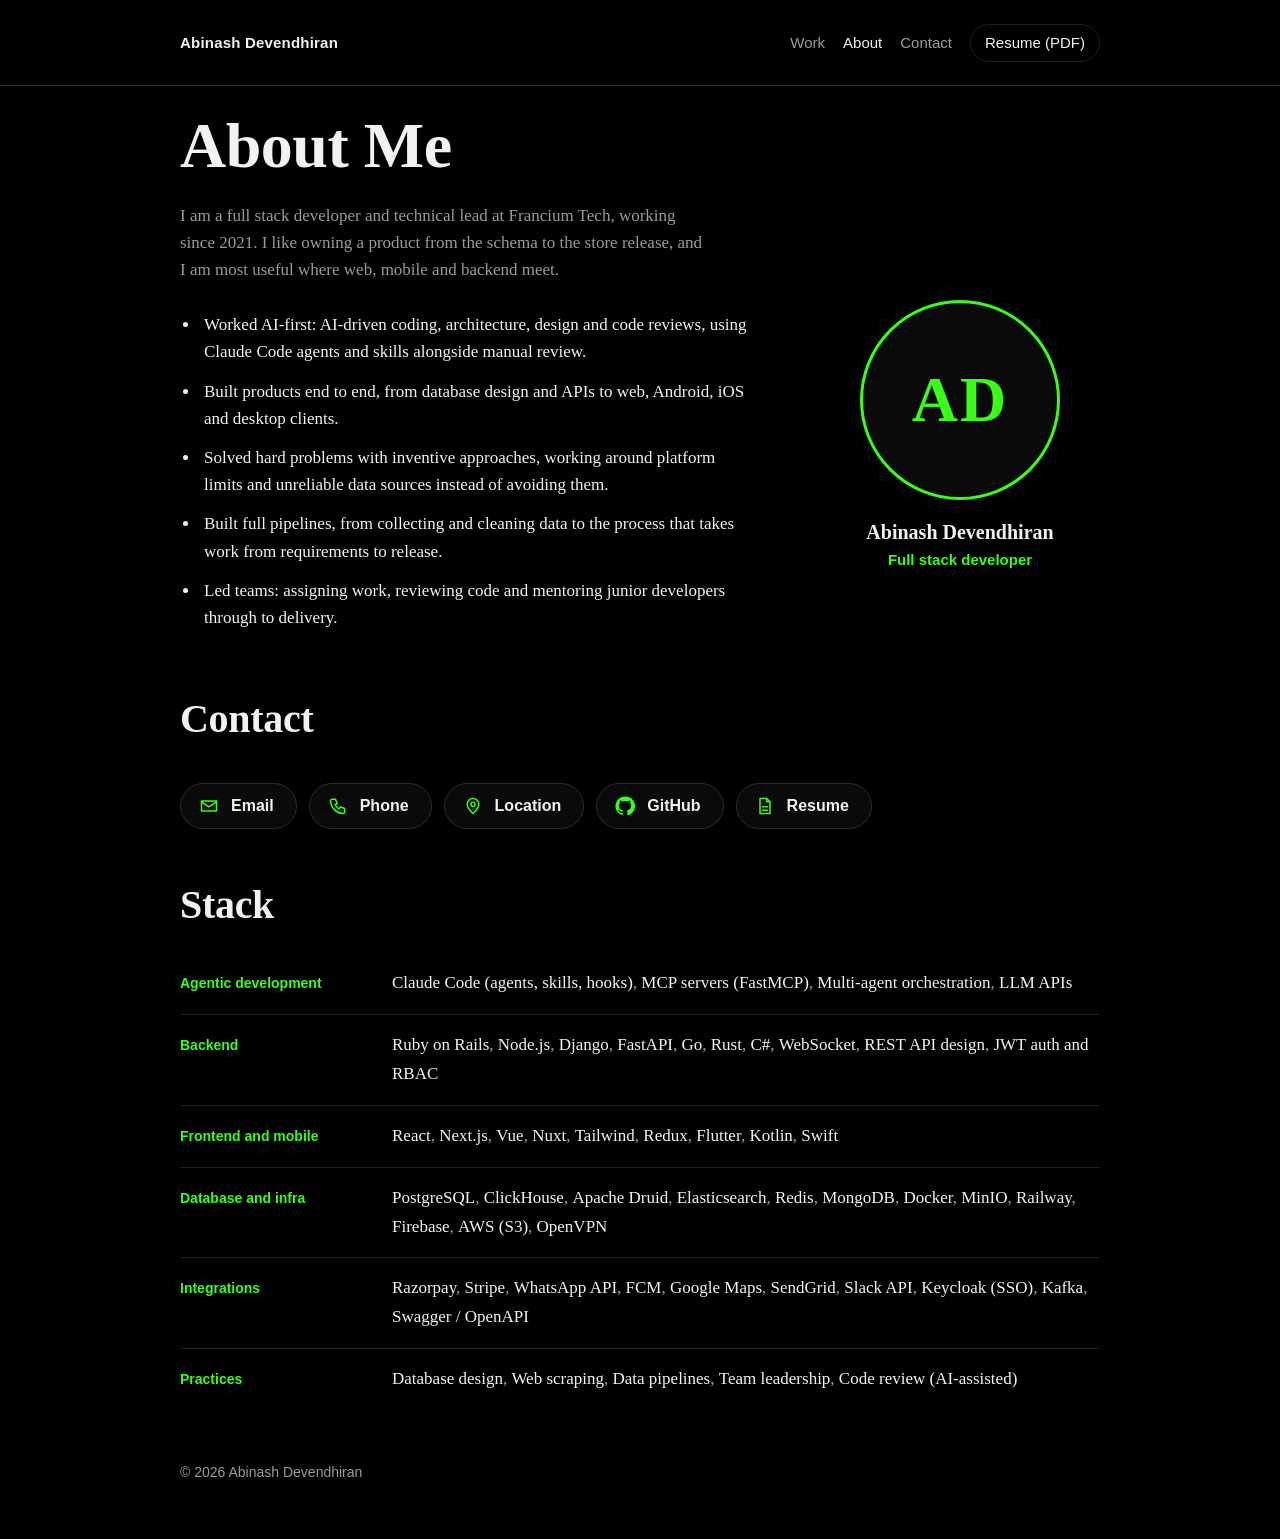
==== about.html @ 4e9d839b "Add About page, full timeline, contact badges Co-Authored-By: Claude Sonnet 5.5 <noreply@anthropic.c" ====
<!doctype html>
<html lang="en">
<head>
<meta charset="utf-8">
<meta name="viewport" content="width=device-width, initial-scale=1">
<title>About — Abinash Devendhiran</title>
<meta name="description" content="About Abinash Devendhiran, full stack developer and technical lead.">
<link rel="stylesheet" href="style.css">
</head>
<body>
<header class="top">
  <a class="brand" href="index.html">Abinash Devendhiran</a>
  <nav aria-label="Primary">
    <a href="works.html">Work</a>
    <a href="about.html" aria-current="page">About</a>
    <a href="#contact">Contact</a>
    <a class="pill" href="resume.pdf" target="_blank" rel="noopener">Resume (PDF)</a>
  </nav>
</header>

<main>
  <section class="about-intro">
    <div class="about-grid">
      <div class="about-copy">
        <h1>About Me</h1>
        <p class="lede">I am a full stack developer and technical lead at Francium Tech, working since 2021. I like owning a product from the schema to the store release, and I am most useful where web, mobile and backend meet.</p>
        <ul class="bullets about-bullets">
        <li>Worked AI-first: AI-driven coding, architecture, design and code reviews, using Claude Code agents and skills alongside manual review.</li>
        <li>Built products end to end, from database design and APIs to web, Android, iOS and desktop clients.</li>
        <li>Solved hard problems with inventive approaches, working around platform limits and unreliable data sources instead of avoiding them.</li>
        <li>Built full pipelines, from collecting and cleaning data to the process that takes work from requirements to release.</li>
        <li>Led teams: assigning work, reviewing code and mentoring junior developers through to delivery.</li>
        </ul>
      </div>
      <aside class="about-card">
        <div class="avatar" role="img" aria-label="Avatar with the initials AD">AD</div>
        <p class="about-name">Abinash Devendhiran</p>
        <p class="about-role">Full stack developer</p>
      </aside>
    </div>
  </section>

  <section id="contact">
    <h2 class="title">Contact</h2>
    <div class="badges">
      <a class="badge" href="mailto:abiabinash1323@gmail.com" title="abiabinash1323@gmail.com"><svg viewBox="0 0 24 24" width="20" height="20" fill="none" stroke="currentColor" stroke-width="1.8" stroke-linecap="round" stroke-linejoin="round" aria-hidden="true"><path d="M3 6h18v12H3z"/><path d="m3 7 9 6 9-6"/></svg><span>Email</span></a>
      <a class="badge" href="tel:+919080476982" title="+91 90804 76982"><svg viewBox="0 0 24 24" width="20" height="20" fill="none" stroke="currentColor" stroke-width="1.8" stroke-linecap="round" stroke-linejoin="round" aria-hidden="true"><path d="M5 4h4l2 5-2.5 1.5a11 11 0 0 0 5 5L15 13l5 2v4a2 2 0 0 1-2 2A16 16 0 0 1 3 6a2 2 0 0 1 2-2z"/></svg><span>Phone</span></a>
      <a class="badge" href="https://www.google.com/maps/search/?api=1&amp;query=Chennai%2C+India" target="_blank" rel="noopener" title="Chennai, India"><svg viewBox="0 0 24 24" width="20" height="20" fill="none" stroke="currentColor" stroke-width="1.8" stroke-linecap="round" stroke-linejoin="round" aria-hidden="true"><path d="M12 21s-7-6.2-7-11a7 7 0 0 1 14 0c0 4.8-7 11-7 11z"/><circle cx="12" cy="10" r="2.5"/></svg><span>Location</span></a>
      <a class="badge" href="https://github.com/Abinash0416" target="_blank" rel="noopener" title="github.com/Abinash0416"><svg viewBox="0 0 24 24" width="20" height="20" fill="currentColor" aria-hidden="true"><path d="M12 .5a11.5 11.5 0 0 0-3.64 22.41c.58.1.79-.25.79-.56v-2c-3.2.7-3.88-1.37-3.88-1.37-.52-1.33-1.28-1.69-1.28-1.69-1.05-.72.08-.7.08-.7 1.15.08 1.76 1.19 1.76 1.19 1.03 1.76 2.7 1.25 3.36.96.1-.75.4-1.25.73-1.54-2.56-.29-5.25-1.28-5.25-5.7 0-1.26.45-2.29 1.18-3.1-.12-.29-.51-1.46.11-3.05 0 0 .97-.31 3.17 1.18a11 11 0 0 1 5.77 0c2.2-1.49 3.17-1.18 3.17-1.18.62 1.59.23 2.76.11 3.05.74.81 1.18 1.84 1.18 3.1 0 4.43-2.7 5.4-5.27 5.69.41.36.78 1.06.78 2.14v3.17c0 .31.21.67.8.56A11.5 11.5 0 0 0 12 .5z"/></svg><span>GitHub</span></a>
      <a class="badge" href="resume.pdf" target="_blank" rel="noopener" title="Download PDF"><svg viewBox="0 0 24 24" width="20" height="20" fill="none" stroke="currentColor" stroke-width="1.8" stroke-linecap="round" stroke-linejoin="round" aria-hidden="true"><path d="M6 3h8l4 4v14H6z"/><path d="M14 3v4h4"/><path d="M9 13h6M9 17h6"/></svg><span>Resume</span></a>
    </div>
  </section>

  <section id="skills">
    <h2 class="title">Stack</h2>
    <ul class="skills">
      <li><b>Agentic development</b><ul class="tags"><li>Claude Code (agents, skills, hooks)</li><li>MCP servers (FastMCP)</li><li>Multi-agent orchestration</li><li>LLM APIs</li></ul></li>
      <li><b>Backend</b><ul class="tags"><li>Ruby on Rails</li><li>Node.js</li><li>Django</li><li>FastAPI</li><li>Go</li><li>Rust</li><li>C#</li><li>WebSocket</li><li>REST API design</li><li>JWT auth and RBAC</li></ul></li>
      <li><b>Frontend and mobile</b><ul class="tags"><li>React</li><li>Next.js</li><li>Vue</li><li>Nuxt</li><li>Tailwind</li><li>Redux</li><li>Flutter</li><li>Kotlin</li><li>Swift</li></ul></li>
      <li><b>Database and infra</b><ul class="tags"><li>PostgreSQL</li><li>ClickHouse</li><li>Apache Druid</li><li>Elasticsearch</li><li>Redis</li><li>MongoDB</li><li>Docker</li><li>MinIO</li><li>Railway</li><li>Firebase</li><li>AWS (S3)</li><li>OpenVPN</li></ul></li>
      <li><b>Integrations</b><ul class="tags"><li>Razorpay</li><li>Stripe</li><li>WhatsApp API</li><li>FCM</li><li>Google Maps</li><li>SendGrid</li><li>Slack API</li><li>Keycloak (SSO)</li><li>Kafka</li><li>Swagger / OpenAPI</li></ul></li>
      <li><b>Practices</b><ul class="tags"><li>Database design</li><li>Web scraping</li><li>Data pipelines</li><li>Team leadership</li><li>Code review (AI-assisted)</li></ul></li>
    </ul>
  </section>
</main>

<footer><p>© 2026 Abinash Devendhiran</p></footer>
<script>
const navBar = document.querySelector(".top");
const setNav = () => document.documentElement.style.setProperty("--nav-h", navBar.offsetHeight + "px");
setNav();
window.addEventListener("resize", setNav);
</script>
</body>
</html>
---- style.css ----
:root {
  --nav-h: 86px;
  color-scheme: dark;
  --bg: #000000;
  --surface: #0a0a0a;
  --ink: #f2f2f2;
  --muted: #9a9a9a;
  --line: #1e1e1e;
  --accent: #39ff14;
  --accent-ink: #000000;
  --amber: #ffb020;
}
* { box-sizing: border-box; margin: 0; padding: 0; }
html { scroll-behavior: smooth; }
body { background: var(--bg); color: var(--ink); font: 17px/1.6 Georgia, "Times New Roman", serif; }
a { color: inherit; }
.skip { position: absolute; left: -999px; top: 8px; background: var(--ink); color: var(--bg); padding: 8px 12px; border-radius: 6px; z-index: 10; }
.skip:focus { left: 16px; }

.top, main, footer { width: min(920px, 100% - 64px); margin-inline: auto; }
.top { position: sticky; top: 0; z-index: 5; background: color-mix(in srgb, var(--bg) 88%, transparent); backdrop-filter: blur(8px); display: flex; align-items: center; justify-content: space-between; padding: 24px 0; font-family: Arial, Helvetica, sans-serif; font-size: 15px; }
.brand { transition: opacity .35s ease; font-weight: 700; text-decoration: none; letter-spacing: .2px; }
.top nav { display: flex; align-items: center; gap: 18px; flex-wrap: wrap; justify-content: flex-end; }
.top nav a { text-decoration: none; color: var(--muted); }
.top nav a:hover { color: var(--ink); }
.pill { border: 1px solid var(--line); padding: 6px 14px; border-radius: 999px; color: var(--ink) !important; }

.hero { padding: 72px 0 48px; border-top: 0; }
.role { font: 600 20px/1.3 Arial, Helvetica, sans-serif; color: var(--accent); margin-top: 12px; }
.eyebrow { font: 600 13px/1 Arial, Helvetica, sans-serif; text-transform: uppercase; letter-spacing: 1.4px; color: var(--accent); margin-bottom: 20px; }
h1 { font-size: clamp(40px, 9vw, 72px); line-height: 1.12; font-weight: 700; letter-spacing: -.5px; }
.lede { color: var(--muted); margin-top: 20px; max-width: 68ch; }
.cta { margin-top: 28px; display: flex; gap: 12px; flex-wrap: wrap; }
.btn { font: 600 15px/1 Arial, Helvetica, sans-serif; text-decoration: none; background: var(--accent); color: var(--accent-ink); padding: 13px 20px; border-radius: 8px; }
.btn.ghost { background: transparent; color: var(--ink); border: 1px solid var(--line); }

section { padding: 40px 0; border-top: 1px solid var(--line); }
h2 { font: 700 13px/1 Arial, Helvetica, sans-serif; text-transform: uppercase; letter-spacing: 1.4px; color: var(--muted); margin-bottom: 24px; }
h3 { font-size: 21px; line-height: 1.25; }

.card { background: var(--surface); border: 1px solid var(--line); border-radius: 12px; padding: 24px; margin-bottom: 16px; }
.meta { display: flex; gap: 14px; font: 13px/1 Arial, Helvetica, sans-serif; color: var(--muted); margin-bottom: 12px; }
.card p { color: var(--muted); margin-top: 8px; }
.tags { list-style: none; display: flex; flex-wrap: wrap; gap: 8px; margin-top: 16px; }
.tags li { font: 13px/1 Arial, Helvetica, sans-serif; border: 1px solid var(--line); border-radius: 999px; padding: 6px 12px; color: var(--muted); }

.list { list-style: none; }
.list li { display: flex; flex-direction: column; gap: 2px; padding: 14px 0; border-bottom: 1px solid var(--line); }
.list span { color: var(--muted); }

.timeline { list-style: none; }
.timeline li { display: grid; grid-template-columns: 48px 1fr; gap: 12px; padding: 16px 0; }
.n { font: 700 14px/1.9 Arial, Helvetica, sans-serif; color: var(--accent); }
.when { font: 13px/1.4 Arial, Helvetica, sans-serif; color: var(--muted); margin: 2px 0 6px; }

footer { padding: 32px 0 56px; border-top: 1px solid var(--line); color: var(--muted); font: 14px/1.5 Arial, Helvetica, sans-serif; }

.js .brand { opacity: 0; pointer-events: none; }
.js.scrolled .brand { opacity: 1; pointer-events: auto; }
@media (prefers-reduced-motion: reduce) { .brand { transition: none; } }

.hard { color: var(--ink) !important; font-size: 16px; }
.hard strong { color: var(--accent); font-family: Arial, Helvetica, sans-serif; font-size: 14px; }
.card { transition: border-color .2s ease; }
.card:hover { border-color: var(--accent); }
.list strong { font-size: 19px; }
.about-text { max-width: 68ch; color: var(--muted); }
.skills { list-style: none; margin-top: 24px; }
.skills > li { display: grid; grid-template-columns: 200px 1fr; gap: 12px; padding: 12px 0; border-bottom: 1px solid var(--line); }
.skills b { font: 600 14px/1.6 Arial, Helvetica, sans-serif; color: var(--accent); }
.skills span { color: var(--muted); }
.links { margin-top: 24px; display: flex; gap: 16px; align-items: center; flex-wrap: wrap; font-family: Arial, Helvetica, sans-serif; }
@media (max-width: 600px) { .skills > li { grid-template-columns: 1fr; gap: 2px; } }

.carousel { position: relative; }
@property --fl { syntax: "<length-percentage>"; inherits: false; initial-value: 0px; }
@property --fr { syntax: "<length-percentage>"; inherits: false; initial-value: 0px; }
.track { --fl: 5%; --fr: 5%; padding-inline: 5%; scroll-padding-inline: 5%; -webkit-mask-image: linear-gradient(to right, transparent 0, #000 var(--fl), #000 calc(100% - var(--fr)), transparent 100%); mask-image: linear-gradient(to right, transparent 0, #000 var(--fl), #000 calc(100% - var(--fr)), transparent 100%); transition: --fl .25s ease, --fr .25s ease; }
.track { display: flex; gap: 16px; overflow-x: auto; scroll-snap-type: x mandatory; scrollbar-width: none; }
.track::-webkit-scrollbar { display: none; }
.track .card { flex: 0 0 calc((100% - 32px) / 3); scroll-snap-align: start; margin-bottom: 0; padding: 20px; display: flex; flex-direction: column; }
.track .card h3 { font-size: 19px; }
.track .card p { font-size: 15px; }
.track .tags { margin-top: auto; padding-top: 16px; }
.chev { position: absolute; top: 50%; transform: translateY(-50%); left: -56px; width: 44px; height: 44px; border-radius: 50%; border: 0; background: transparent; color: var(--accent); display: grid; place-items: center; cursor: pointer; transition: opacity .2s ease; }
.chev + .track + .chev { left: auto; right: -56px; }
.chev:hover:not(:disabled) { opacity: .7; }
.chev:focus-visible { outline: 2px solid var(--accent); outline-offset: 2px; }
@media (max-width: 960px) { .track .card { flex-basis: calc((100% - 16px) / 2); } }
@media (max-width: 1060px) { .chev { left: 4px; background: var(--bg); } .chev + .track + .chev { left: auto; right: 4px; } }
@media (max-width: 560px) { .chev { width: 36px; height: 36px; } .track .card { flex-basis: 100%; } }
#work { padding-top: 32px; }
.hero { padding-bottom: 32px; }
.track.scrolling .card { pointer-events: none; }
.sec-head { display: flex; align-items: baseline; justify-content: space-between; gap: 16px; margin-bottom: 24px; }
.sec-head h2 { margin-bottom: 0; }
h2.title { font: 700 clamp(28px, 5vw, 40px)/1.1 Georgia, "Times New Roman", serif; text-transform: none; letter-spacing: -.3px; color: var(--ink); }
.all { font: 600 15px/1 Arial, Helvetica, sans-serif; color: var(--accent); text-decoration: none; white-space: nowrap; }
.all:hover { text-decoration: underline; text-underline-offset: 4px; }
section, footer { position: relative; border-top: 0; }
.role-line { display: flex; align-items: baseline; justify-content: space-between; gap: 16px; flex-wrap: wrap; margin-bottom: 8px; }
.role-line strong { font-size: 19px; }
.role-line span { font: 14px/1.4 Arial, Helvetica, sans-serif; color: var(--muted); }
.works-hero { padding-top: 24px; }
.works-hero h1 { font-size: clamp(40px, 8vw, 64px); }
.case-head { display: flex; align-items: baseline; justify-content: space-between; gap: 16px; flex-wrap: wrap; margin-bottom: 16px; }
.case-head h2 { margin-bottom: 0; }
.case-meta { display: flex; flex-direction: column; align-items: flex-end; gap: 2px; font-family: Arial, Helvetica, sans-serif; }
.case-meta strong { font-size: 15px; }
.case-meta span { font-size: 14px; color: var(--muted); }
.hard-box { margin-top: 20px; padding: 16px 20px; background: var(--surface); border: 1px solid var(--line); border-left: 3px solid var(--accent); border-radius: 8px; font-size: 16px; }
.hard-box strong { display: block; font: 600 13px/1 Arial, Helvetica, sans-serif; text-transform: uppercase; letter-spacing: 1.2px; color: var(--accent); margin-bottom: 8px; }
.dots { margin: 24px 0 0 20px; color: var(--muted); }
.dots li { margin-bottom: 12px; padding-left: 4px; }
.dots li strong { color: var(--ink); font-weight: 700; }
.case .tags { margin-top: 24px; }
@media (max-width: 600px) { .case-meta { align-items: flex-start; } }
.build-grid { display: grid; grid-template-columns: repeat(6, 1fr); gap: 16px; }
.build-card { margin-bottom: 0; grid-column: span 2; }
.build-card.wide { grid-column: span 3; padding: 28px; }
.build-card h3 { font-size: 20px; }
.build-card.wide h3 { font-size: 24px; }
@media (max-width: 760px) { .build-card, .build-card.wide { grid-column: 1 / -1; } }
#skills .skills { margin-top: 0; }
#skills .skills .tags { margin-top: 0; }
#skills .skills > li { align-items: start; padding: 16px 0; }
#skills .skills b { padding-top: 6px; }
.bullets { margin: 12px 0 0 20px; color: var(--muted); }
.bullets li { margin-bottom: 8px; padding-left: 4px; }
.build-card { background: color-mix(in srgb, var(--accent) 6%, #000); border-color: color-mix(in srgb, var(--accent) 16%, #000); }
.build-card:hover { border-color: var(--accent); }

.ex-intro { margin-bottom: 40px; }
.tl { margin-bottom: 72px; }
.tl-scroll { overflow-x: auto; }
.tl-chart { position: relative; min-width: 620px; padding-top: 56px; padding-bottom: 12px; }
.tl-years { position: absolute; inset: 0; display: grid; grid-template-columns: repeat(3, 1fr); }
.tl-years span { padding: 12px 14px; font: 700 24px/1 Georgia, "Times New Roman", serif; color: var(--muted); }
.tl-years span:nth-child(odd) { background: var(--surface); }
.tl-lane { position: relative; height: 34px; margin-bottom: 10px; }
.tl-bar { position: absolute; top: 0; height: 100%; border-radius: 6px; padding: 0 12px; font: 700 14px/34px Arial, Helvetica, sans-serif; color: #000; white-space: nowrap; overflow: hidden; transition: opacity .2s ease; }
.tl-bar.fr { background: var(--accent); }
.tl-bar.fl { background: var(--amber); }
.tl-out { position: absolute; top: 0; padding-right: 10px; font: 700 14px/34px Arial, Helvetica, sans-serif; white-space: nowrap; color: var(--ink); transition: opacity .2s ease; }
.tl.focus .tl-lane:not(.on) .tl-bar, .tl.focus .tl-lane:not(.on) .tl-out { opacity: .22; }
.tl-legend { display: flex; gap: 28px; margin-top: 16px; font: 600 14px/1 Arial, Helvetica, sans-serif; color: var(--ink); }
.tl-legend span::before { content: ""; display: inline-block; width: 14px; height: 14px; border-radius: 4px; margin-right: 10px; vertical-align: -2px; }
.tl-legend .fr::before { background: var(--accent); }
.tl-legend .fl::before { background: var(--amber); }
.ex-list { display: grid; gap: 56px; }
.ex-item { display: grid; grid-template-columns: 150px minmax(0, 1fr); gap: 32px; outline: 0; }
.ex-when { display: flex; flex-direction: column; gap: 4px; font: 700 16px/1.3 Arial, Helvetica, sans-serif; padding-top: 10px; }
.ex-item.fr .ex-when { color: var(--accent); }
.ex-item.fl .ex-when { color: var(--amber); }
.ex-when span:last-child { font-weight: 400; opacity: .8; }
.ex-item h3 { font-size: clamp(26px, 4vw, 34px); line-height: 1.15; letter-spacing: -.3px; transition: color .2s ease; }
.ex-item.fr:hover h3 { color: var(--accent); }
.ex-item.fl:hover h3 { color: var(--amber); }
.ex-meta { font: 15px/1.4 Arial, Helvetica, sans-serif; color: var(--muted); margin-top: 8px; }
.ex-desc { margin-top: 14px; max-width: 62ch; color: var(--ink); }
.ex-item .tags { margin-top: 18px; }
@media (max-width: 700px) { .ex-item { grid-template-columns: 1fr; gap: 6px; } .ex-when { flex-direction: row; gap: 8px; padding-top: 0; } }
.tl-chart { border: 1px solid #3a3a3a; border-radius: 12px; overflow: hidden; padding-bottom: 0; }
.tl-years span { border-right: 1px solid var(--line); }
.tl-years span:last-child { border-right: 0; }
.tl-lane { display: block; height: 46px; margin-bottom: 0; border-top: 1px solid #2a2a2a; text-decoration: none; transition: background .2s ease; }
.tl-lane:last-child { border-bottom: 0; }
.tl-lane:hover, .tl-lane.on { background: color-mix(in srgb, #fff 6%, transparent); }
.tl-lane:focus-visible { outline: 2px solid var(--accent); outline-offset: -2px; }
.tl-bar { top: 6px; height: 34px; }
.tl-out { top: 6px; }
.ex-item { scroll-margin-top: 96px; }
.ex-item.fr:target h3 { color: var(--accent); }
.ex-item.fl:target h3 { color: var(--amber); }
.tl-chart { padding-top: 36px; }
.tl-years span { padding: 8px 14px; font-size: 18px; border-right: 1px solid #3a3a3a; }
.tl-years span:last-child { border-right: 0; }
.tl-years span { text-align: center; }
.ex-head { display: flex; align-items: baseline; justify-content: space-between; gap: 16px; flex-wrap: wrap; }
.ex-via { font: 600 14px/1.3 Arial, Helvetica, sans-serif; color: var(--muted); white-space: nowrap; }
.ex-item.fr .ex-via { color: var(--accent); }
.ex-item.fl .ex-via { color: var(--amber); }
.tl-legend { justify-content: flex-end; margin: 0 0 12px; }
.tl { margin-bottom: 32px; }
html, body { overflow-x: clip; }
.top { background: none; backdrop-filter: none; }
.top::before { content: ""; position: absolute; z-index: -1; top: 0; bottom: 0; left: 50%; width: 100vw; transform: translateX(-50%); background: color-mix(in srgb, var(--bg) 88%, transparent); backdrop-filter: blur(8px); border-bottom: 1px solid #2e2e2e; }
#work .sec-head, #experience .sec-head, #skills > h2, #build > h2, #about > h2, #contact > h2 { position: sticky; top: var(--nav-h); z-index: 4; background: var(--bg); padding: 14px 0; margin-bottom: 12px; }
#skills .skills .tags { display: block; }
#skills .skills .tags li { display: inline; border: 0; border-radius: 0; padding: 0; font: 17px/1.7 Georgia, "Times New Roman", serif; color: var(--ink); }
#skills .skills .tags li:not(:last-child)::after { content: ", "; color: var(--muted); }
#skills .skills > li { align-items: baseline; }
#skills .skills b { padding-top: 0; }
section { padding: 20px 0; }
#work { padding-top: 20px; }
.hero { padding-bottom: 16px; }
.works-hero { padding-bottom: 8px; }
#skills .skills > li:last-child { border-bottom: 0; }
a.card { text-decoration: none; color: inherit; cursor: pointer; }
.case { scroll-margin-top: 90px; }
.top nav a[aria-current="page"] { color: var(--ink); }
.works-hero .tl { margin-top: 40px; margin-bottom: 0; }
.case-head { position: sticky; top: var(--nav-h); z-index: 4; background: var(--bg); padding: 14px 0; margin-bottom: 8px; }
.tl-years { grid-template-columns: repeat(6, 1fr); }
.tl-chart { min-width: 760px; }
.tl-years span { font-size: 16px; }
.tl-lane { height: 40px; }
.tl-bar, .tl-out { top: 5px; height: 30px; font-size: 13px; line-height: 30px; }
.tl-out { height: auto; }
.tl-bar.base { background: color-mix(in srgb, var(--accent) 28%, #000); color: var(--ink); }
.tl-lane.static:hover { background: none; }
.tl-out.right { padding-right: 0; padding-left: 10px; }
.badges { display: flex; flex-wrap: wrap; gap: 12px; margin-top: 28px; }
.badge { display: inline-flex; align-items: center; gap: 12px; padding: 12px 22px 12px 18px; border: 1px solid #2c2c2c; border-radius: 999px; background: var(--surface); color: var(--ink); text-decoration: none; font: 600 16px/1 Arial, Helvetica, sans-serif; transition: border-color .2s ease, transform .2s ease; }
.badge svg { color: var(--accent); flex: none; }
.badge:hover { border-color: var(--accent); transform: translateY(-2px); }
.badge:focus-visible { outline: 2px solid var(--accent); outline-offset: 3px; }
@media (prefers-reduced-motion: reduce) { .badge, .badge:hover { transition: none; transform: none; } }
.contact-text { max-width: none; }
.about-intro { padding-top: 24px; }
.about-grid { display: grid; grid-template-columns: minmax(0, 1fr) 260px; gap: 64px; align-items: start; }
.about-copy h1 { font-size: clamp(40px, 8vw, 64px); }
.about-copy .lede { max-width: 62ch; }
.mini { margin: 36px 0 12px; font: 700 clamp(22px, 3vw, 26px)/1.2 Georgia, "Times New Roman", serif; text-transform: none; letter-spacing: 0; color: var(--ink); }
.about-bullets { margin: 0 0 0 20px; color: var(--ink); }
.about-bullets li { margin-bottom: 12px; }
.about-card { display: flex; flex-direction: column; align-items: center; text-align: center; padding-top: 8px; }
.avatar { width: 200px; height: 200px; border-radius: 50%; display: grid; place-items: center; background: var(--surface); border: 3px solid var(--accent); color: var(--accent); font: 700 64px/1 Georgia, "Times New Roman", serif; letter-spacing: 2px; }
.about-name { margin-top: 20px; font: 700 22px/1.2 Georgia, "Times New Roman", serif; }
.about-role { margin-top: 6px; font: 600 15px/1.3 Arial, Helvetica, sans-serif; color: var(--accent); }
@media (max-width: 760px) { .about-grid { grid-template-columns: 1fr; gap: 32px; } .about-card { order: -1; } .avatar { width: 150px; height: 150px; font-size: 48px; } }
.about-copy .about-bullets { margin-top: 28px; }
.about-grid { grid-template-columns: minmax(0, 1fr) 280px; align-items: stretch; }
.about-card { align-self: center; position: sticky; top: calc(50vh - 150px); padding-top: 0; }
.about-name { font-size: 20px; }
@media (max-width: 760px) { .about-grid { grid-template-columns: 1fr; } .about-card { position: static; align-self: auto; } }
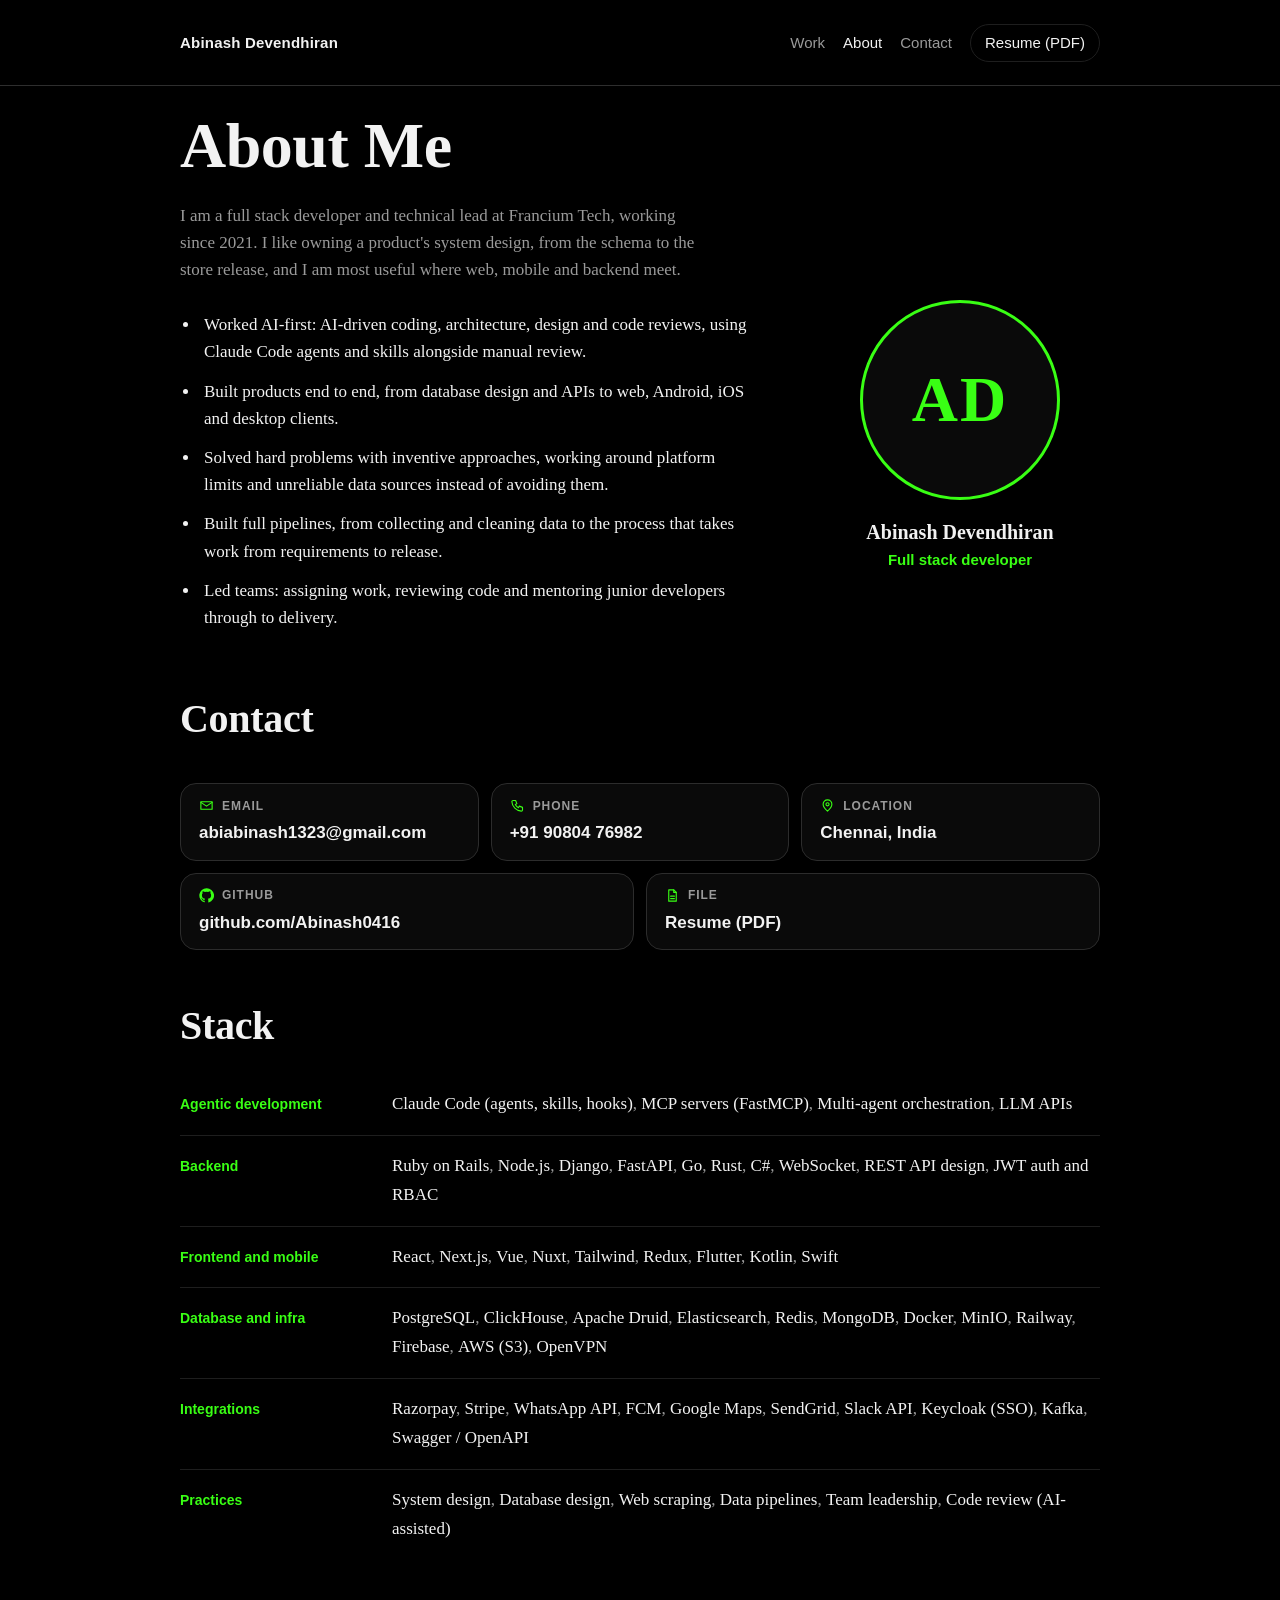
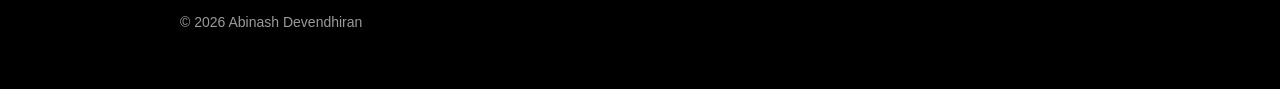
==== commit 3ec52fc7: "Add System Design wording, redesign contact badges - Add System design tag, About bio and case title" ====
--- a/about.html
+++ b/about.html
@@ -23,7 +23,7 @@
     <div class="about-grid">
       <div class="about-copy">
         <h1>About Me</h1>
-        <p class="lede">I am a full stack developer and technical lead at Francium Tech, working since 2021. I like owning a product from the schema to the store release, and I am most useful where web, mobile and backend meet.</p>
+        <p class="lede">I am a full stack developer and technical lead at Francium Tech, working since 2021. I like owning a product's system design, from the schema to the store release, and I am most useful where web, mobile and backend meet.</p>
         <ul class="bullets about-bullets">
         <li>Worked AI-first: AI-driven coding, architecture, design and code reviews, using Claude Code agents and skills alongside manual review.</li>
         <li>Built products end to end, from database design and APIs to web, Android, iOS and desktop clients.</li>
@@ -43,11 +43,11 @@
   <section id="contact">
     <h2 class="title">Contact</h2>
     <div class="badges">
-      <a class="badge" href="mailto:abiabinash1323@gmail.com" title="abiabinash1323@gmail.com"><svg viewBox="0 0 24 24" width="20" height="20" fill="none" stroke="currentColor" stroke-width="1.8" stroke-linecap="round" stroke-linejoin="round" aria-hidden="true"><path d="M3 6h18v12H3z"/><path d="m3 7 9 6 9-6"/></svg><span>Email</span></a>
-      <a class="badge" href="tel:+919080476982" title="+91 90804 76982"><svg viewBox="0 0 24 24" width="20" height="20" fill="none" stroke="currentColor" stroke-width="1.8" stroke-linecap="round" stroke-linejoin="round" aria-hidden="true"><path d="M5 4h4l2 5-2.5 1.5a11 11 0 0 0 5 5L15 13l5 2v4a2 2 0 0 1-2 2A16 16 0 0 1 3 6a2 2 0 0 1 2-2z"/></svg><span>Phone</span></a>
-      <a class="badge" href="https://www.google.com/maps/search/?api=1&amp;query=Chennai%2C+India" target="_blank" rel="noopener" title="Chennai, India"><svg viewBox="0 0 24 24" width="20" height="20" fill="none" stroke="currentColor" stroke-width="1.8" stroke-linecap="round" stroke-linejoin="round" aria-hidden="true"><path d="M12 21s-7-6.2-7-11a7 7 0 0 1 14 0c0 4.8-7 11-7 11z"/><circle cx="12" cy="10" r="2.5"/></svg><span>Location</span></a>
-      <a class="badge" href="https://github.com/Abinash0416" target="_blank" rel="noopener" title="github.com/Abinash0416"><svg viewBox="0 0 24 24" width="20" height="20" fill="currentColor" aria-hidden="true"><path d="M12 .5a11.5 11.5 0 0 0-3.64 22.41c.58.1.79-.25.79-.56v-2c-3.2.7-3.88-1.37-3.88-1.37-.52-1.33-1.28-1.69-1.28-1.69-1.05-.72.08-.7.08-.7 1.15.08 1.76 1.19 1.76 1.19 1.03 1.76 2.7 1.25 3.36.96.1-.75.4-1.25.73-1.54-2.56-.29-5.25-1.28-5.25-5.7 0-1.26.45-2.29 1.18-3.1-.12-.29-.51-1.46.11-3.05 0 0 .97-.31 3.17 1.18a11 11 0 0 1 5.77 0c2.2-1.49 3.17-1.18 3.17-1.18.62 1.59.23 2.76.11 3.05.74.81 1.18 1.84 1.18 3.1 0 4.43-2.7 5.4-5.27 5.69.41.36.78 1.06.78 2.14v3.17c0 .31.21.67.8.56A11.5 11.5 0 0 0 12 .5z"/></svg><span>GitHub</span></a>
-      <a class="badge" href="resume.pdf" target="_blank" rel="noopener" title="Download PDF"><svg viewBox="0 0 24 24" width="20" height="20" fill="none" stroke="currentColor" stroke-width="1.8" stroke-linecap="round" stroke-linejoin="round" aria-hidden="true"><path d="M6 3h8l4 4v14H6z"/><path d="M14 3v4h4"/><path d="M9 13h6M9 17h6"/></svg><span>Resume</span></a>
+      <a class="badge" href="mailto:abiabinash1323@gmail.com" title="abiabinash1323@gmail.com"><span class="b-top"><svg viewBox="0 0 24 24" width="20" height="20" fill="none" stroke="currentColor" stroke-width="1.8" stroke-linecap="round" stroke-linejoin="round" aria-hidden="true"><path d="M3 6h18v12H3z"/><path d="m3 7 9 6 9-6"/></svg><span class="b-label">Email</span></span><span class="b-val">abiabinash1323@gmail.com</span></a>
+      <a class="badge" href="tel:+919080476982" title="+91 90804 76982"><span class="b-top"><svg viewBox="0 0 24 24" width="20" height="20" fill="none" stroke="currentColor" stroke-width="1.8" stroke-linecap="round" stroke-linejoin="round" aria-hidden="true"><path d="M5 4h4l2 5-2.5 1.5a11 11 0 0 0 5 5L15 13l5 2v4a2 2 0 0 1-2 2A16 16 0 0 1 3 6a2 2 0 0 1 2-2z"/></svg><span class="b-label">Phone</span></span><span class="b-val">+91 90804 76982</span></a>
+      <a class="badge" href="https://www.google.com/maps/search/?api=1&amp;query=Chennai%2C+India" target="_blank" rel="noopener" title="Chennai, India"><span class="b-top"><svg viewBox="0 0 24 24" width="20" height="20" fill="none" stroke="currentColor" stroke-width="1.8" stroke-linecap="round" stroke-linejoin="round" aria-hidden="true"><path d="M12 21s-7-6.2-7-11a7 7 0 0 1 14 0c0 4.8-7 11-7 11z"/><circle cx="12" cy="10" r="2.5"/></svg><span class="b-label">Location</span></span><span class="b-val">Chennai, India</span></a>
+      <a class="badge" href="https://github.com/Abinash0416" target="_blank" rel="noopener" title="github.com/Abinash0416"><span class="b-top"><svg viewBox="0 0 24 24" width="20" height="20" fill="currentColor" aria-hidden="true"><path d="M12 .5a11.5 11.5 0 0 0-3.64 22.41c.58.1.79-.25.79-.56v-2c-3.2.7-3.88-1.37-3.88-1.37-.52-1.33-1.28-1.69-1.28-1.69-1.05-.72.08-.7.08-.7 1.15.08 1.76 1.19 1.76 1.19 1.03 1.76 2.7 1.25 3.36.96.1-.75.4-1.25.73-1.54-2.56-.29-5.25-1.28-5.25-5.7 0-1.26.45-2.29 1.18-3.1-.12-.29-.51-1.46.11-3.05 0 0 .97-.31 3.17 1.18a11 11 0 0 1 5.77 0c2.2-1.49 3.17-1.18 3.17-1.18.62 1.59.23 2.76.11 3.05.74.81 1.18 1.84 1.18 3.1 0 4.43-2.7 5.4-5.27 5.69.41.36.78 1.06.78 2.14v3.17c0 .31.21.67.8.56A11.5 11.5 0 0 0 12 .5z"/></svg><span class="b-label">GitHub</span></span><span class="b-val">github.com/Abinash0416</span></a>
+      <a class="badge" href="resume.pdf" target="_blank" rel="noopener" title="Download PDF"><span class="b-top"><svg viewBox="0 0 24 24" width="20" height="20" fill="none" stroke="currentColor" stroke-width="1.8" stroke-linecap="round" stroke-linejoin="round" aria-hidden="true"><path d="M6 3h8l4 4v14H6z"/><path d="M14 3v4h4"/><path d="M9 13h6M9 17h6"/></svg><span class="b-label">File</span></span><span class="b-val">Resume (PDF)</span></a>
     </div>
   </section>
 
@@ -59,7 +59,7 @@
       <li><b>Frontend and mobile</b><ul class="tags"><li>React</li><li>Next.js</li><li>Vue</li><li>Nuxt</li><li>Tailwind</li><li>Redux</li><li>Flutter</li><li>Kotlin</li><li>Swift</li></ul></li>
       <li><b>Database and infra</b><ul class="tags"><li>PostgreSQL</li><li>ClickHouse</li><li>Apache Druid</li><li>Elasticsearch</li><li>Redis</li><li>MongoDB</li><li>Docker</li><li>MinIO</li><li>Railway</li><li>Firebase</li><li>AWS (S3)</li><li>OpenVPN</li></ul></li>
       <li><b>Integrations</b><ul class="tags"><li>Razorpay</li><li>Stripe</li><li>WhatsApp API</li><li>FCM</li><li>Google Maps</li><li>SendGrid</li><li>Slack API</li><li>Keycloak (SSO)</li><li>Kafka</li><li>Swagger / OpenAPI</li></ul></li>
-      <li><b>Practices</b><ul class="tags"><li>Database design</li><li>Web scraping</li><li>Data pipelines</li><li>Team leadership</li><li>Code review (AI-assisted)</li></ul></li>
+      <li><b>Practices</b><ul class="tags"><li>System design</li><li>Database design</li><li>Web scraping</li><li>Data pipelines</li><li>Team leadership</li><li>Code review (AI-assisted)</li></ul></li>
     </ul>
   </section>
 </main>
--- a/style.css
+++ b/style.css
@@ -210,8 +210,15 @@
 .tl-bar.base { background: color-mix(in srgb, var(--accent) 28%, #000); color: var(--ink); }
 .tl-lane.static:hover { background: none; }
 .tl-out.right { padding-right: 0; padding-left: 10px; }
-.badges { display: flex; flex-wrap: wrap; gap: 12px; margin-top: 28px; }
-.badge { display: inline-flex; align-items: center; gap: 12px; padding: 12px 22px 12px 18px; border: 1px solid #2c2c2c; border-radius: 999px; background: var(--surface); color: var(--ink); text-decoration: none; font: 600 16px/1 Arial, Helvetica, sans-serif; transition: border-color .2s ease, transform .2s ease; }
+.badges { display: grid; grid-template-columns: repeat(6, 1fr); gap: 12px; margin-top: 28px; }
+.badges .badge { grid-column: span 2; }
+.badges .badge:nth-child(n+4) { grid-column: span 3; }
+@media (max-width: 640px) { .badges { grid-template-columns: 1fr; } .badges .badge, .badges .badge:nth-child(n+4) { grid-column: auto; } }
+.badge { display: flex; flex-direction: column; gap: 10px; padding: 14px 22px 16px 18px; border: 1px solid #2c2c2c; border-radius: 16px; background: var(--surface); color: var(--ink); text-decoration: none; transition: border-color .2s ease, transform .2s ease; }
+.badge .b-top { display: flex; align-items: center; gap: 8px; }
+.badge .b-top svg { width: 15px; height: 15px; }
+.badge .b-label { font: 600 12px/1 Arial, Helvetica, sans-serif; letter-spacing: .08em; text-transform: uppercase; color: var(--muted); }
+.badge .b-val { font: 600 17px/1.2 Arial, Helvetica, sans-serif; color: var(--ink); }
 .badge svg { color: var(--accent); flex: none; }
 .badge:hover { border-color: var(--accent); transform: translateY(-2px); }
 .badge:focus-visible { outline: 2px solid var(--accent); outline-offset: 3px; }
